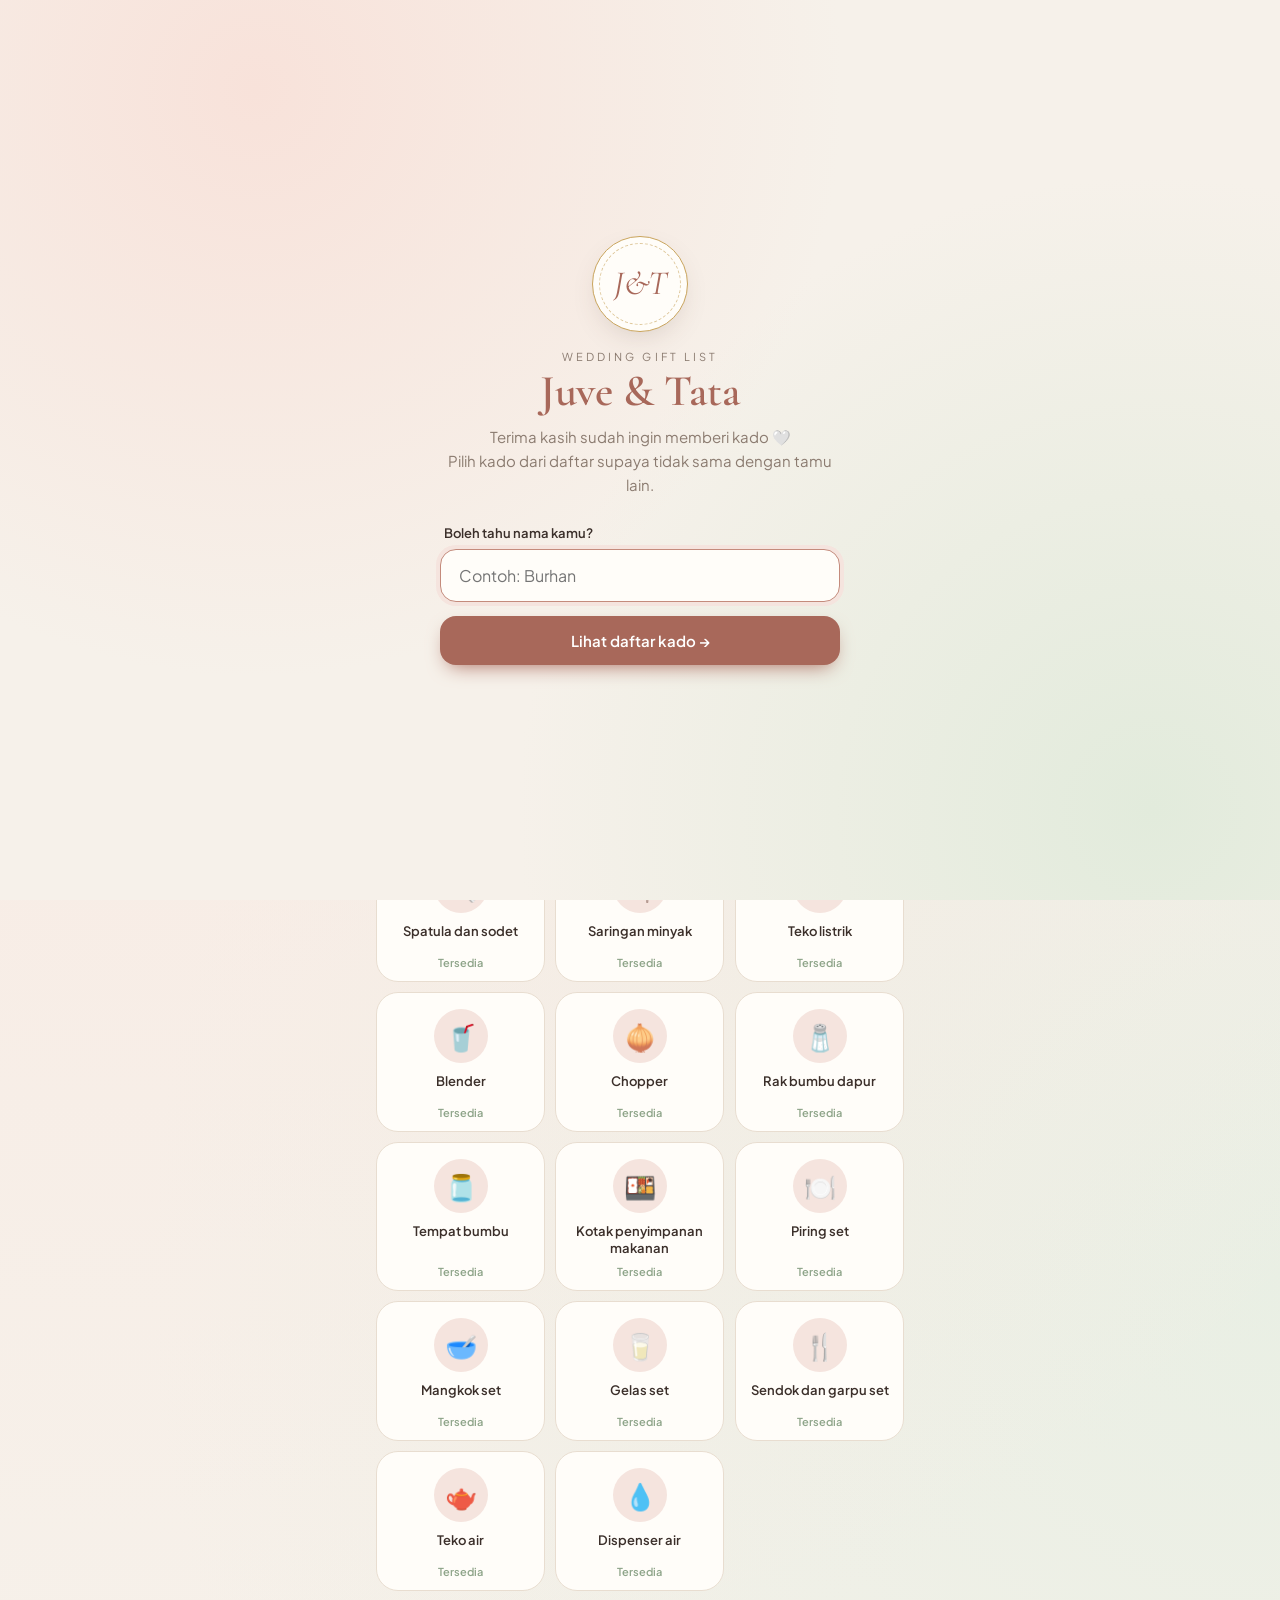
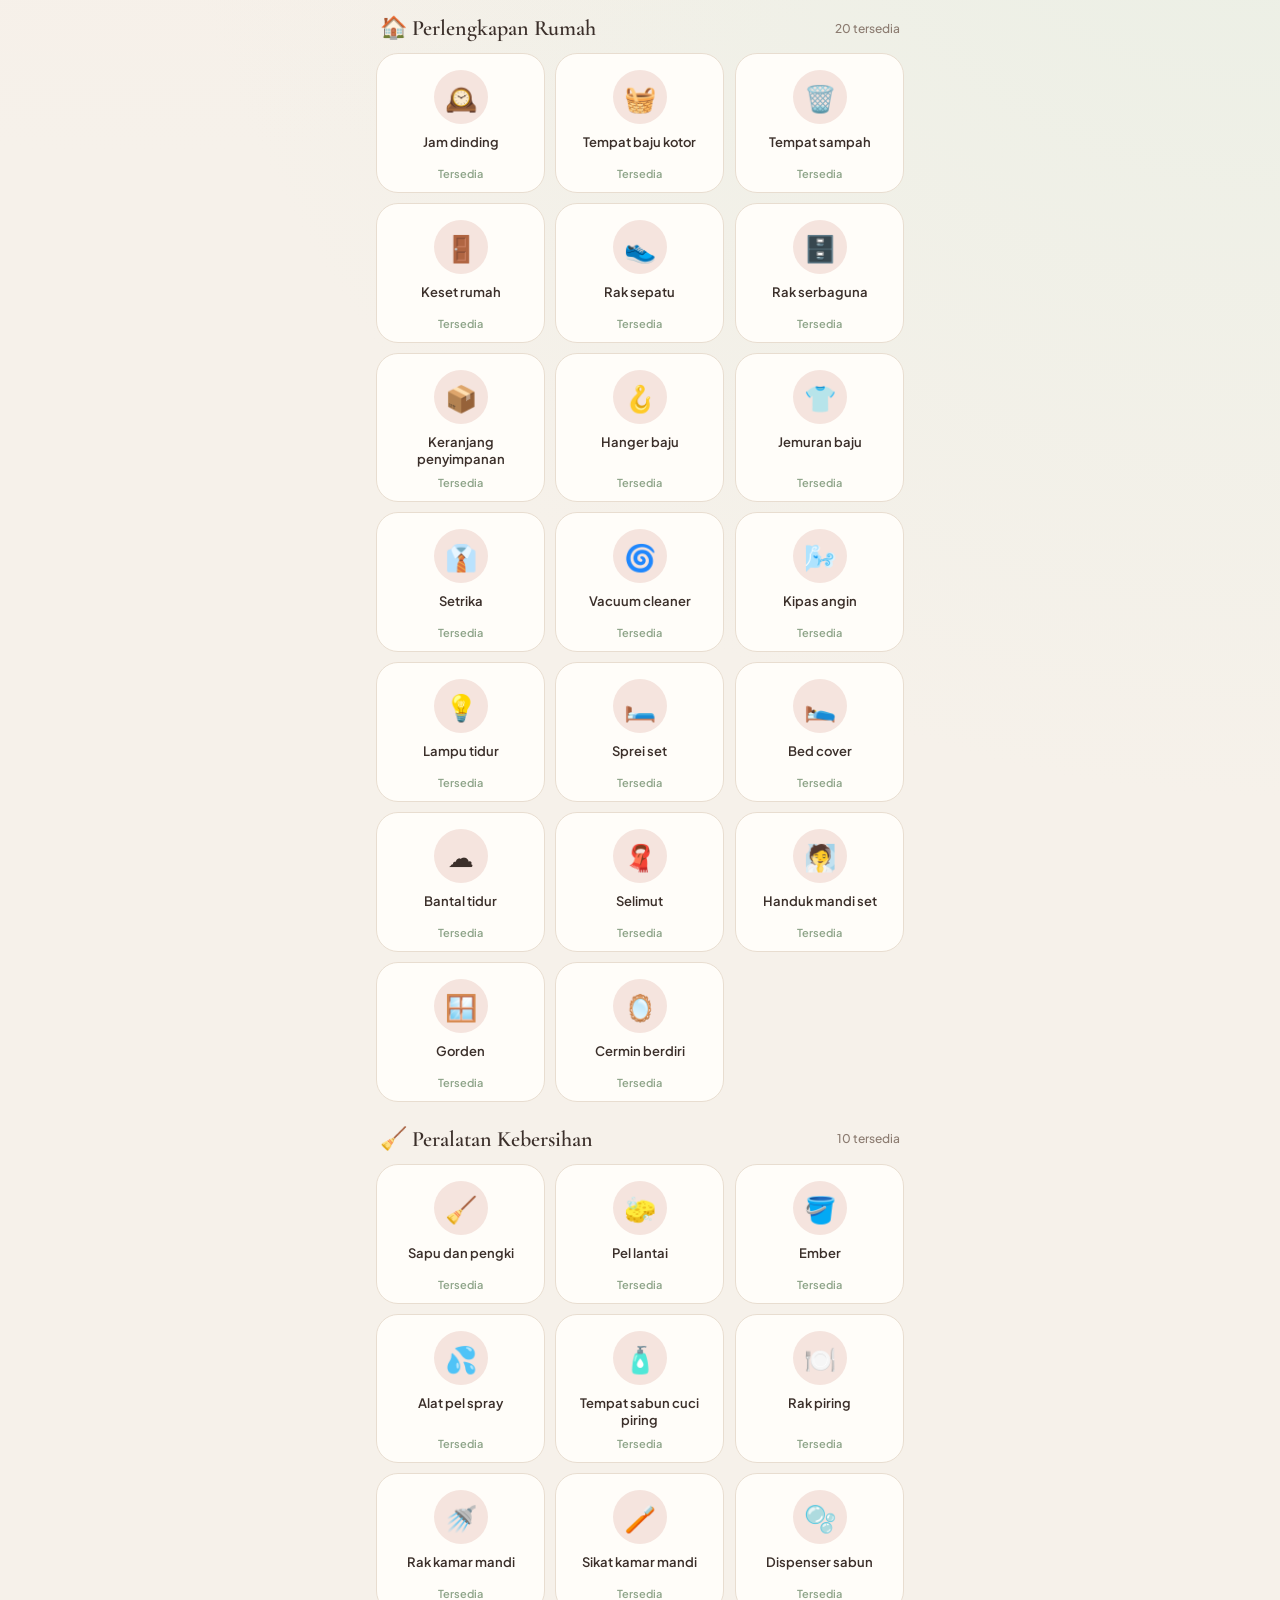
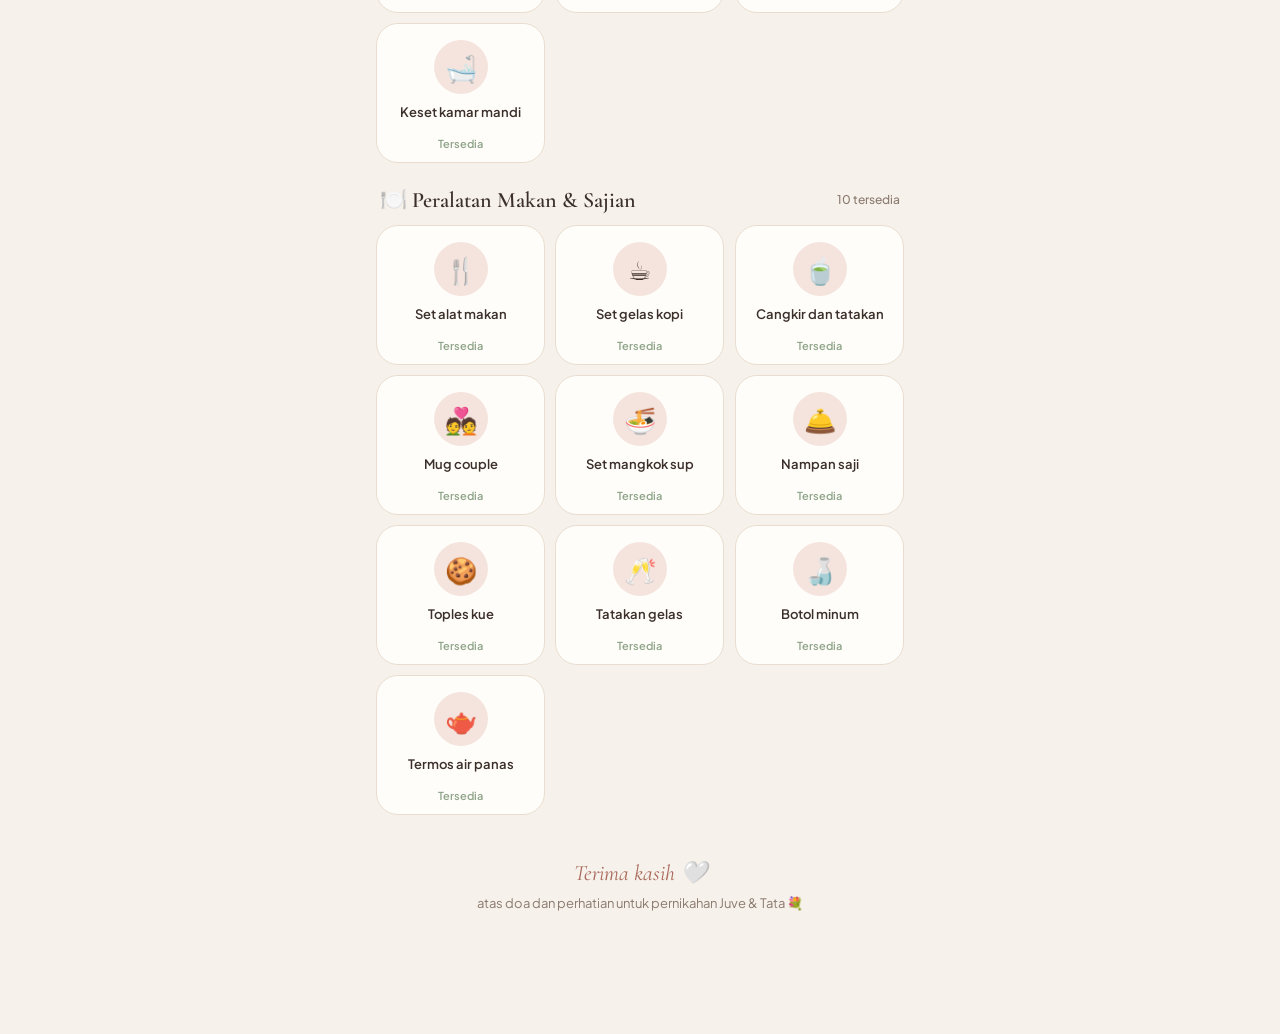
==== index.html @ 886222eb "Wedding gift list Juve & Tata Co-Authored-By: Claude Opus 5.5 <noreply@anthropic.com>" ====
<!doctype html>
<html lang="id">
<head>
  <meta charset="utf-8">
  <meta name="viewport" content="width=device-width, initial-scale=1, viewport-fit=cover">
  <title>Wedding Gift · Juve & Tata</title>
  <meta name="description" content="Daftar kado pernikahan Juve & Tata — pilih kado supaya tidak sama dengan tamu lain.">
  <meta name="theme-color" content="#f6f1ea">
  <link rel="icon" href="data:image/svg+xml,<svg xmlns='http://www.w3.org/2000/svg' viewBox='0 0 100 100'><text y='.9em' font-size='90'>🎁</text></svg>">
  <link rel="preconnect" href="https://fonts.googleapis.com">
  <link rel="preconnect" href="https://fonts.gstatic.com" crossorigin>
  <link href="https://fonts.googleapis.com/css2?family=Cormorant+Garamond:ital,wght@0,500;0,600;1,500&family=Plus+Jakarta+Sans:wght@400;500;600;700&display=swap" rel="stylesheet">
  <link rel="stylesheet" href="assets/style.css">
</head>
<body>
  <!-- Layar sambutan: tanya nama tamu -->
  <section class="welcome hidden" id="welcome">
    <form class="welcome-card" id="welcomeForm" autocomplete="off">
      <div class="monogram">J&amp;T</div>
      <p class="eyebrow">Wedding Gift List</p>
      <h1>Juve &amp; Tata</h1>
      <p class="lead">Terima kasih sudah ingin memberi kado 🤍<br>Pilih kado dari daftar supaya tidak sama dengan tamu lain.</p>
      <div class="field">
        <label for="guestName">Boleh tahu nama kamu?</label>
        <input class="input" id="guestName" maxlength="40" placeholder="Contoh: Burhan" required>
      </div>
      <button class="btn btn-primary btn-block" type="submit">Lihat daftar kado →</button>
    </form>
  </section>

  <main class="app" id="app">
    <header class="top">
      <div class="brand">
        <p class="eyebrow">Wedding Gift</p>
        <h2>Juve &amp; Tata</h2>
      </div>
      <button class="me" id="meBtn" title="Ganti nama">
        <div class="avatar" id="meAvatar">?</div><span id="meName"></span>
      </button>
    </header>

    <p class="hello">Hai <b id="helloName"></b>! Ketuk salah satu kado yang ingin kamu berikan. Kado yang sudah ada namanya berarti sudah dipilih tamu lain.</p>

    <div class="progress-card">
      <div class="ring" id="ring" data-label="0%"></div>
      <div>
        <h3 id="progTitle">Memuat…</h3>
        <p id="progSub">Mengambil daftar kado terbaru</p>
      </div>
    </div>
    <div class="banner hidden" id="banner"></div>

    <div class="toolbar">
      <label class="search">
        <svg width="18" height="18" viewBox="0 0 24 24" fill="none" stroke="currentColor" stroke-width="2.2" stroke-linecap="round"><circle cx="11" cy="11" r="7"/><path d="m20 20-3.5-3.5"/></svg>
        <input class="input" id="q" type="search" placeholder="Cari kado… (misal: dispenser)">
      </label>
      <div class="chips" id="chips"></div>
      <div class="seg" id="seg">
        <button data-f="all" class="active">Semua</button>
        <button data-f="free">Tersedia</button>
        <button data-f="taken">Sudah dipilih</button>
      </div>
    </div>

    <div id="list"><div class="loading"><div class="spinner"></div>Memuat daftar kado…</div></div>

    <footer class="footer">
      <div class="script">Terima kasih 🤍</div>
      atas doa dan perhatian untuk pernikahan Juve &amp; Tata 💐
    </footer>
  </main>

  <div class="mybar hidden" id="mybar">
    <div class="txt"><b id="mybarTitle"></b><span id="mybarSub"></span></div>
    <button class="btn" id="mybarBtn">Lihat</button>
  </div>

  <div id="sheetRoot"></div>

  <script src="config.js"></script>
  <script src="assets/store.js"></script>
  <script src="assets/ui.js"></script>
  <script src="assets/app.js"></script>
</body>
</html>
---- assets/style.css ----
:root {
  --bg: #f6f1ea;
  --bg-deep: #ede4d8;
  --card: #fffdf9;
  --ink: #3b2f2a;
  --muted: #8b7b70;
  --line: #e8ddd0;
  --rose: #c48b7c;
  --rose-deep: #a8685a;
  --rose-soft: #f5e4de;
  --sage: #8fa58a;
  --sage-soft: #e6eee2;
  --gold: #c9a45c;
  --gold-soft: #f7ecd4;
  --shadow: 0 10px 30px -12px rgba(92, 64, 51, .25);
  --radius: 22px;
  --serif: "Cormorant Garamond", Georgia, serif;
  --sans: "Plus Jakarta Sans", system-ui, -apple-system, sans-serif;
}

* { box-sizing: border-box; -webkit-tap-highlight-color: transparent; }
html, body { margin: 0; }
body {
  font-family: var(--sans);
  color: var(--ink);
  background:
    radial-gradient(circle at 10% 0%, #f9e9e2 0, transparent 40%),
    radial-gradient(circle at 100% 30%, #e9efe4 0, transparent 35%),
    var(--bg);
  min-height: 100vh;
  -webkit-font-smoothing: antialiased;
}
button, input, select { font: inherit; color: inherit; }
button { cursor: pointer; border: 0; background: none; }
.hidden { display: none !important; }

.app { max-width: 560px; margin: 0 auto; padding: 0 16px 120px; }

/* ---------- Welcome ---------- */
.welcome {
  position: fixed; inset: 0; z-index: 50;
  display: grid; place-items: center; padding: 24px;
  background:
    radial-gradient(circle at 20% 10%, #f8e2da 0, transparent 45%),
    radial-gradient(circle at 90% 90%, #e2ebdc 0, transparent 45%),
    var(--bg);
  animation: fade .5s ease;
}
.welcome-card { width: 100%; max-width: 400px; text-align: center; }
.monogram {
  width: 96px; height: 96px; margin: 0 auto 18px; border-radius: 50%;
  display: grid; place-items: center;
  border: 1.5px solid var(--gold); color: var(--rose-deep);
  font-family: var(--serif); font-size: 34px; font-style: italic;
  background: var(--card); box-shadow: var(--shadow);
  position: relative;
}
.monogram::after { content: ""; position: absolute; inset: 6px; border-radius: 50%; border: 1px dashed var(--gold); opacity: .6; }
.eyebrow { text-transform: uppercase; letter-spacing: .28em; font-size: 11px; color: var(--muted); margin: 0 0 6px; }
.welcome h1 { font-family: var(--serif); font-weight: 600; font-size: 44px; line-height: 1; margin: 0 0 12px; color: var(--rose-deep); }
.welcome p.lead { color: var(--muted); margin: 0 0 28px; line-height: 1.6; font-size: 15px; }
.field { text-align: left; }
.field label { display: block; font-size: 13px; font-weight: 600; margin: 0 0 8px 4px; }
.input {
  width: 100%; padding: 15px 18px; border-radius: 16px;
  border: 1.5px solid var(--line); background: var(--card);
  outline: none; transition: border-color .2s, box-shadow .2s; font-size: 16px;
}
.input:focus { border-color: var(--rose); box-shadow: 0 0 0 4px var(--rose-soft); }
.btn {
  display: inline-flex; align-items: center; justify-content: center; gap: 8px;
  padding: 15px 22px; border-radius: 16px; font-weight: 600; font-size: 15px;
  transition: transform .15s, background .2s, opacity .2s;
}
.btn:active { transform: scale(.97); }
.btn:disabled { opacity: .5; pointer-events: none; }
.btn-primary { background: var(--rose-deep); color: #fff; box-shadow: 0 8px 20px -8px var(--rose-deep); }
.btn-primary:hover { background: #95594c; }
.btn-ghost { background: var(--bg-deep); color: var(--ink); }
.btn-danger { background: #f6e1de; color: #a5453a; }
.btn-block { width: 100%; margin-top: 14px; }

/* ---------- Header ---------- */
.top {
  display: flex; align-items: center; justify-content: space-between; gap: 12px;
  padding: 22px 0 8px;
}
.brand .eyebrow { margin: 0; }
.brand h2 { font-family: var(--serif); font-size: 32px; margin: 2px 0 0; font-weight: 600; color: var(--rose-deep); line-height: 1; }
.me {
  display: flex; align-items: center; gap: 8px;
  padding: 6px 12px 6px 6px; border-radius: 999px;
  background: var(--card); border: 1px solid var(--line); font-size: 13px; font-weight: 600;
  max-width: 50%;
}
.me span { overflow: hidden; text-overflow: ellipsis; white-space: nowrap; }
.avatar {
  width: 30px; height: 30px; border-radius: 50%; flex: none;
  display: grid; place-items: center; color: #fff; font-size: 13px; font-weight: 700;
  background: linear-gradient(135deg, var(--rose), var(--gold));
}

.hello { margin: 10px 0 18px; color: var(--muted); font-size: 14px; line-height: 1.6; }
.hello b { color: var(--ink); }

/* ---------- Progress ---------- */
.progress-card {
  display: flex; align-items: center; gap: 18px;
  padding: 18px 20px; border-radius: var(--radius);
  background: linear-gradient(135deg, #fff 0%, var(--rose-soft) 100%);
  border: 1px solid var(--line); box-shadow: var(--shadow);
}
.ring { --p: 0; width: 64px; height: 64px; flex: none; border-radius: 50%;
  background: conic-gradient(var(--rose-deep) calc(var(--p) * 1%), #ead8d0 0);
  display: grid; place-items: center; transition: --p .6s;
}
.ring::before { content: attr(data-label); width: 50px; height: 50px; border-radius: 50%; background: var(--card); display: grid; place-items: center; font-weight: 700; font-size: 13px; }
.progress-card h3 { margin: 0 0 4px; font-size: 15px; }
.progress-card p { margin: 0; color: var(--muted); font-size: 13px; line-height: 1.5; }

/* ---------- Toolbar ---------- */
.toolbar { position: sticky; top: 0; z-index: 10; padding: 14px 0 10px; margin: 0 -16px; padding-left: 16px; padding-right: 16px;
  background: linear-gradient(var(--bg) 80%, transparent); }
.search { position: relative; }
.search svg { position: absolute; left: 16px; top: 50%; transform: translateY(-50%); color: var(--muted); }
.search .input { padding-left: 46px; }
.chips { display: flex; gap: 8px; overflow-x: auto; padding: 12px 0 2px; scrollbar-width: none; }
.chips::-webkit-scrollbar { display: none; }
.chip {
  flex: none; padding: 9px 14px; border-radius: 999px; font-size: 13px; font-weight: 600;
  background: var(--card); border: 1px solid var(--line); color: var(--muted); white-space: nowrap;
  transition: all .2s;
}
.chip.active { background: var(--ink); color: #fff; border-color: var(--ink); }
.seg { display: flex; gap: 4px; padding: 4px; background: var(--bg-deep); border-radius: 14px; margin-top: 10px; }
.seg button { flex: 1; padding: 8px; border-radius: 10px; font-size: 13px; font-weight: 600; color: var(--muted); }
.seg button.active { background: var(--card); color: var(--ink); box-shadow: 0 2px 8px -4px rgba(0,0,0,.2); }

/* ---------- Bubbles ---------- */
.section-title { display: flex; align-items: center; gap: 10px; margin: 24px 4px 12px; font-family: var(--serif); font-size: 22px; font-weight: 600; }
.section-title small { font-family: var(--sans); font-size: 12px; color: var(--muted); font-weight: 500; margin-left: auto; }
.grid { display: grid; grid-template-columns: repeat(3, 1fr); gap: 10px; }
@media (max-width: 380px) { .grid { grid-template-columns: repeat(2, 1fr); } }

.bubble {
  position: relative; display: flex; flex-direction: column; align-items: center; text-align: center;
  padding: 16px 8px 12px; border-radius: 22px; min-height: 140px;
  background: var(--card); border: 1.5px solid var(--line);
  transition: transform .18s, box-shadow .2s, border-color .2s;
  animation: pop .35s ease both;
}
.bubble:hover { transform: translateY(-2px); box-shadow: var(--shadow); border-color: var(--rose); }
.bubble:active { transform: scale(.96); }
.bubble .ico {
  width: 54px; height: 54px; border-radius: 50%; display: grid; place-items: center;
  font-size: 26px; background: var(--rose-soft); margin-bottom: 10px;
}
.bubble .name { font-size: 13px; font-weight: 600; line-height: 1.3; }
.bubble .tag { margin-top: auto; padding-top: 8px; font-size: 11px; font-weight: 600; color: var(--sage); }

.bubble.taken { background: #f3eee8; border-style: dashed; }
.bubble.taken .ico { background: #e9e2da; filter: grayscale(.7); opacity: .75; }
.bubble.taken .name { color: var(--muted); text-decoration: line-through; text-decoration-color: rgba(139,123,112,.5); }
.bubble.taken .tag { color: var(--rose-deep); display: flex; align-items: center; gap: 4px; max-width: 100%; }
.bubble.taken .tag span { overflow: hidden; text-overflow: ellipsis; white-space: nowrap; }

.bubble.mine { background: var(--gold-soft); border: 1.5px solid var(--gold); }
.bubble.mine .ico { background: #fff; }
.bubble.mine .tag { color: #9a7631; }
.bubble.mine::before {
  content: "✓"; position: absolute; top: 8px; right: 8px; width: 20px; height: 20px; border-radius: 50%;
  background: var(--gold); color: #fff; font-size: 11px; display: grid; place-items: center; font-weight: 700;
}

.empty { text-align: center; color: var(--muted); padding: 48px 16px; font-size: 14px; }
.empty .big { font-size: 40px; margin-bottom: 8px; }

/* ---------- My gifts bar ---------- */
.mybar {
  position: fixed; left: 50%; bottom: 16px; transform: translateX(-50%); z-index: 20;
  width: calc(100% - 32px); max-width: 528px;
  display: flex; align-items: center; gap: 12px; padding: 12px 14px 12px 18px;
  border-radius: 20px; background: var(--ink); color: #fff; box-shadow: 0 16px 40px -12px rgba(0,0,0,.45);
  animation: up .35s ease;
}
.mybar .txt { flex: 1; font-size: 13px; line-height: 1.4; min-width: 0; }
.mybar .txt b { display: block; font-size: 14px; }
.mybar .txt span { opacity: .7; display: block; overflow: hidden; text-overflow: ellipsis; white-space: nowrap; }
.mybar .btn { padding: 10px 14px; background: var(--gold); color: var(--ink); font-size: 13px; }

/* ---------- Sheet ---------- */
.overlay { position: fixed; inset: 0; z-index: 40; background: rgba(40, 28, 22, .4); backdrop-filter: blur(3px); animation: fade .2s ease; }
.sheet {
  position: fixed; left: 50%; bottom: 0; transform: translateX(-50%); z-index: 41;
  width: 100%; max-width: 560px; max-height: 88vh; overflow-y: auto;
  background: var(--card); border-radius: 28px 28px 0 0; padding: 12px 22px 28px;
  animation: up .3s cubic-bezier(.2,.9,.3,1.1);
  text-align: center;
}
.sheet .grab { width: 44px; height: 5px; border-radius: 9px; background: var(--line); margin: 0 auto 18px; }
.sheet .ico-lg { width: 84px; height: 84px; border-radius: 50%; margin: 0 auto 14px; display: grid; place-items: center; font-size: 42px; background: var(--rose-soft); }
.sheet h3 { font-family: var(--serif); font-size: 28px; margin: 0 0 4px; font-weight: 600; }
.sheet .cat { font-size: 12px; text-transform: uppercase; letter-spacing: .18em; color: var(--muted); margin-bottom: 14px; }
.sheet p { color: var(--muted); line-height: 1.6; font-size: 14px; margin: 0 0 18px; }
.sheet .actions { display: flex; gap: 10px; }
.sheet .actions .btn { flex: 1; }
.sheet .note { background: var(--sage-soft); color: #556b51; border-radius: 14px; padding: 12px; font-size: 13px; text-align: left; margin-bottom: 16px; line-height: 1.5; }
.sheet .list { text-align: left; margin: 0 0 16px; padding: 0; list-style: none; }
.sheet .list li { display: flex; align-items: center; gap: 12px; padding: 10px 0; border-bottom: 1px solid var(--line); font-size: 14px; font-weight: 600; }
.sheet .list li .e { width: 38px; height: 38px; border-radius: 50%; display: grid; place-items: center; background: var(--gold-soft); font-size: 18px; }

/* ---------- Toast ---------- */
.toast {
  position: fixed; top: 16px; left: 50%; transform: translateX(-50%); z-index: 60;
  padding: 12px 18px; border-radius: 14px; background: var(--ink); color: #fff; font-size: 14px; font-weight: 500;
  box-shadow: var(--shadow); animation: down .3s ease; max-width: calc(100% - 32px); text-align: center;
}
.toast.err { background: #a5453a; }

.banner { margin: 12px 0 0; padding: 10px 14px; border-radius: 14px; font-size: 13px; background: var(--gold-soft); color: #7d5f24; line-height: 1.5; }

.footer { text-align: center; margin: 40px 0 0; color: var(--muted); font-size: 13px; line-height: 1.7; }
.footer .script { font-family: var(--serif); font-size: 22px; font-style: italic; color: var(--rose-deep); }

.spinner { width: 18px; height: 18px; border-radius: 50%; border: 2.5px solid rgba(255,255,255,.4); border-top-color: #fff; animation: spin .7s linear infinite; }
.loading { display: grid; place-items: center; padding: 60px 0; color: var(--muted); gap: 12px; font-size: 14px; }
.loading .spinner { border-color: var(--line); border-top-color: var(--rose-deep); width: 28px; height: 28px; }

@keyframes fade { from { opacity: 0; } }
@keyframes up { from { transform: translate(-50%, 100%); } }
@keyframes down { from { transform: translate(-50%, -20px); opacity: 0; } }
@keyframes pop { from { transform: scale(.92); opacity: 0; } }
@keyframes spin { to { transform: rotate(360deg); } }
@property --p { syntax: "<number>"; inherits: false; initial-value: 0; }

/* ---------- Admin ---------- */
.admin-row { display: flex; align-items: center; gap: 12px; padding: 12px 14px; background: var(--card); border: 1px solid var(--line); border-radius: 16px; margin-bottom: 8px; }
.admin-row .e { width: 40px; height: 40px; flex: none; border-radius: 50%; display: grid; place-items: center; background: var(--rose-soft); font-size: 20px; }
.admin-row .t { flex: 1; min-width: 0; }
.admin-row .t b { display: block; font-size: 14px; }
.admin-row .t span { font-size: 12px; color: var(--muted); }
.admin-row .t span.who { color: var(--rose-deep); font-weight: 600; }
.icon-btn { width: 36px; height: 36px; flex: none; border-radius: 12px; display: grid; place-items: center; background: var(--bg); color: var(--muted); font-size: 15px; }
.icon-btn:hover { background: var(--bg-deep); color: var(--ink); }
.form { text-align: left; display: grid; gap: 14px; margin-bottom: 18px; }
.emoji-pick { display: flex; flex-wrap: wrap; gap: 6px; margin-top: 8px; }
.emoji-pick button { width: 38px; height: 38px; border-radius: 10px; background: var(--bg); font-size: 18px; }
.emoji-pick button:hover { background: var(--rose-soft); }
.panel { background: var(--card); border: 1px solid var(--line); border-radius: var(--radius); padding: 20px; margin-top: 16px; }
.panel h3 { margin: 0 0 6px; font-size: 16px; }
.panel p { color: var(--muted); font-size: 13px; line-height: 1.6; margin: 0 0 14px; }
.panel ol { color: var(--muted); font-size: 13px; line-height: 1.7; padding-left: 18px; margin: 0 0 14px; }
.panel code { background: var(--bg); padding: 1px 6px; border-radius: 6px; font-size: 12px; color: var(--ink); }
.status-dot { display: inline-block; width: 8px; height: 8px; border-radius: 50%; margin-right: 6px; background: var(--sage); }
.status-dot.off { background: #c9564a; }
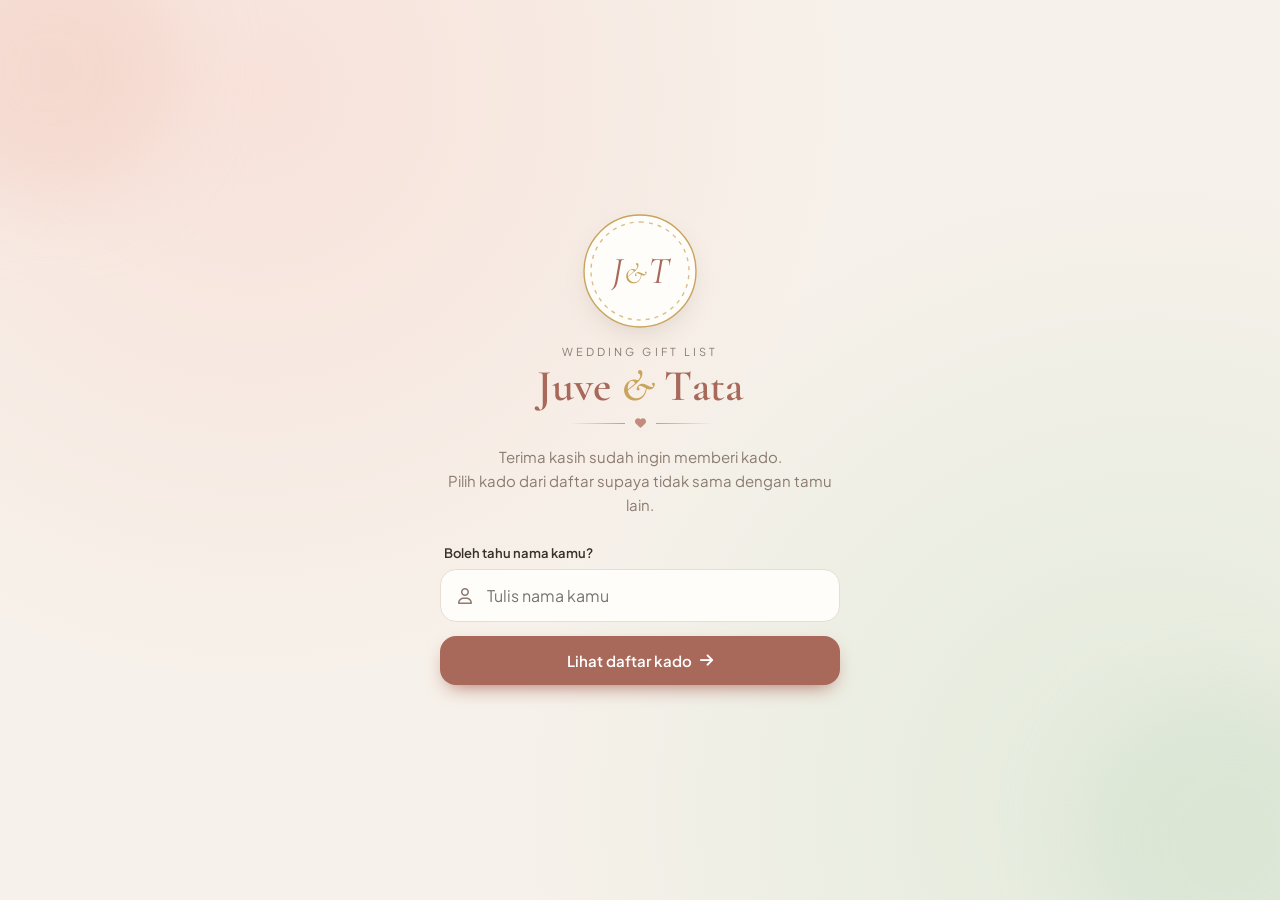
==== commit 16055868: "Ganti emoji dengan ikon Font Awesome, tambah animasi layar sambutan Co-Authored-By: Claude Opus 5.5 " ====
--- a/index.html
+++ b/index.html
@@ -6,25 +6,37 @@
   <title>Wedding Gift · Juve & Tata</title>
   <meta name="description" content="Daftar kado pernikahan Juve & Tata — pilih kado supaya tidak sama dengan tamu lain.">
   <meta name="theme-color" content="#f6f1ea">
-  <link rel="icon" href="data:image/svg+xml,<svg xmlns='http://www.w3.org/2000/svg' viewBox='0 0 100 100'><text y='.9em' font-size='90'>🎁</text></svg>">
+  <link rel="icon" href="data:image/svg+xml,<svg xmlns='http://www.w3.org/2000/svg' viewBox='0 0 24 24'><path fill='%23a8685a' d='M12 21s-7.5-4.6-9.6-9.2C.9 8.4 3 4.5 6.7 4.5c2.1 0 3.6 1.2 4.3 2.4.7-1.2 2.2-2.4 4.3-2.4 3.7 0 5.8 3.9 4.3 7.3C19.5 16.4 12 21 12 21z'/></svg>">
   <link rel="preconnect" href="https://fonts.googleapis.com">
   <link rel="preconnect" href="https://fonts.gstatic.com" crossorigin>
   <link href="https://fonts.googleapis.com/css2?family=Cormorant+Garamond:ital,wght@0,500;0,600;1,500&family=Plus+Jakarta+Sans:wght@400;500;600;700&display=swap" rel="stylesheet">
+  <link rel="stylesheet" href="https://cdnjs.cloudflare.com/ajax/libs/font-awesome/6.5.2/css/all.min.css">
   <link rel="stylesheet" href="assets/style.css">
 </head>
 <body>
   <!-- Layar sambutan: tanya nama tamu -->
-  <section class="welcome hidden" id="welcome">
+  <section class="welcome intro hidden" id="welcome">
+    <div class="petals" id="petals" aria-hidden="true"></div>
+    <div class="blob b1" aria-hidden="true"></div>
+    <div class="blob b2" aria-hidden="true"></div>
     <form class="welcome-card" id="welcomeForm" autocomplete="off">
-      <div class="monogram">J&amp;T</div>
-      <p class="eyebrow">Wedding Gift List</p>
-      <h1>Juve &amp; Tata</h1>
-      <p class="lead">Terima kasih sudah ingin memberi kado 🤍<br>Pilih kado dari daftar supaya tidak sama dengan tamu lain.</p>
-      <div class="field">
+      <div class="monogram anim">
+        <svg viewBox="0 0 120 120" aria-hidden="true"><circle class="draw" cx="60" cy="60" r="56"/><circle class="draw d2" cx="60" cy="60" r="49"/></svg>
+        <span class="mono-text">J<em>&amp;</em>T</span>
+        <i class="fa-solid fa-star spark s1"></i><i class="fa-solid fa-star spark s2"></i><i class="fa-solid fa-star spark s3"></i>
+      </div>
+      <p class="eyebrow anim a1">Wedding Gift List</p>
+      <h1 class="split" id="title">Juve &amp; Tata</h1>
+      <div class="divider anim a2"><span></span><i class="fa-solid fa-heart"></i><span></span></div>
+      <p class="lead anim a3">Terima kasih sudah ingin memberi kado.<br>Pilih kado dari daftar supaya tidak sama dengan tamu lain.</p>
+      <div class="field anim a4">
         <label for="guestName">Boleh tahu nama kamu?</label>
-        <input class="input" id="guestName" maxlength="40" placeholder="Contoh: Burhan" required>
+        <div class="input-wrap">
+          <i class="fa-regular fa-user"></i>
+          <input class="input" id="guestName" maxlength="40" placeholder="Tulis nama kamu">
+        </div>
       </div>
-      <button class="btn btn-primary btn-block" type="submit">Lihat daftar kado →</button>
+      <button class="btn btn-primary btn-block shine anim a5" type="submit">Lihat daftar kado <i class="fa-solid fa-arrow-right"></i></button>
     </form>
   </section>
 
@@ -66,8 +78,8 @@
     <div id="list"><div class="loading"><div class="spinner"></div>Memuat daftar kado…</div></div>
 
     <footer class="footer">
-      <div class="script">Terima kasih 🤍</div>
-      atas doa dan perhatian untuk pernikahan Juve &amp; Tata 💐
+      <div class="script">Terima kasih <i class="fa-solid fa-heart"></i></div>
+      atas doa dan perhatian untuk pernikahan Juve &amp; Tata
     </footer>
   </main>
 
--- a/assets/style.css
+++ b/assets/style.css
@@ -253,3 +253,107 @@
 .panel code { background: var(--bg); padding: 1px 6px; border-radius: 6px; font-size: 12px; color: var(--ink); }
 .status-dot { display: inline-block; width: 8px; height: 8px; border-radius: 50%; margin-right: 6px; background: var(--sage); }
 .status-dot.off { background: #c9564a; }
+
+/* ---------- Ikon (Font Awesome) ---------- */
+.bubble .ico, .sheet .ico-lg, .admin-row .e, .sheet .list li .e { color: var(--rose-deep); }
+.bubble .ico { font-size: 22px; }
+.sheet .ico-lg { font-size: 34px; }
+.admin-row .e, .sheet .list li .e { font-size: 16px; }
+.bubble.taken .ico { color: var(--muted); }
+.bubble.mine .ico { color: #9a7631; }
+.bubble .tag i { font-size: 10px; margin-right: 2px; }
+.section-title > i { color: var(--rose); font-size: 17px; }
+.chip i { margin-right: 4px; font-size: 12px; }
+.chip.active i { color: var(--gold); }
+.toast { display: flex; align-items: center; gap: 10px; }
+.toast i { color: var(--gold); }
+.toast.err i { color: #fff; }
+.empty .big { color: var(--rose); font-size: 34px; }
+.note i { margin-right: 4px; }
+.footer .script i { font-size: 15px; vertical-align: middle; }
+.emoji-pick button { color: var(--muted); font-size: 15px; transition: all .15s; }
+.emoji-pick button.on { background: var(--rose-deep); color: #fff; }
+.monogram i { font-size: 30px; }
+
+/* ---------- Animasi layar sambutan ---------- */
+.intro { overflow: hidden; }
+.intro .welcome-card { position: relative; z-index: 2; }
+.intro .monogram { border: 0; background: var(--card); width: 112px; height: 112px; animation: mono-in .9s cubic-bezier(.2,.9,.3,1.2) both, float 5s ease-in-out 1.4s infinite; }
+.intro .monogram::after { display: none; }
+.intro .monogram svg { position: absolute; inset: -4px; width: calc(100% + 8px); height: calc(100% + 8px); transform: rotate(-90deg); }
+.intro .monogram .draw { fill: none; stroke: var(--gold); stroke-width: 1.4; stroke-dasharray: 352; stroke-dashoffset: 352; animation: draw 1.6s ease .2s forwards; }
+.intro .monogram .d2 { stroke-dasharray: 4 5; stroke-dashoffset: 0; opacity: 0; animation: fade-in .8s ease 1.1s forwards, spin-slow 40s linear 1.1s infinite; transform-origin: 60px 60px; }
+.mono-text { font-family: var(--serif); font-size: 38px; font-style: italic; color: var(--rose-deep); opacity: 0; animation: rise .8s ease .7s forwards; }
+.mono-text em { color: var(--gold); font-size: 30px; margin: 0 1px; }
+.spark { position: absolute; color: var(--gold); font-size: 10px; opacity: 0; animation: twinkle 2.6s ease-in-out infinite; }
+.spark.s1 { top: -6px; right: 4px; animation-delay: 1.4s; }
+.spark.s2 { bottom: 6px; left: -10px; font-size: 7px; animation-delay: 2.1s; }
+.spark.s3 { top: 30%; right: -16px; font-size: 6px; animation-delay: 2.8s; }
+
+.intro .anim { opacity: 0; animation: rise .8s cubic-bezier(.2,.8,.2,1) forwards; }
+.intro .a1 { animation-delay: .9s; }
+.intro .a2 { animation-delay: 1.5s; }
+.intro .a3 { animation-delay: 1.7s; }
+.intro .a4 { animation-delay: 1.9s; }
+.intro .a5 { animation-delay: 2.05s; }
+.intro .eyebrow.anim { animation-name: rise, track; animation-duration: .8s, 1.4s; }
+.split .ch { display: inline-block; opacity: 0; transform: translateY(24px) rotate(6deg); filter: blur(4px); animation: letter .7s cubic-bezier(.2,.9,.3,1.2) forwards; }
+.split .amp { color: var(--gold); font-style: italic; }
+
+.divider { display: flex; align-items: center; justify-content: center; gap: 10px; margin: -2px 0 16px; color: var(--rose); font-size: 11px; }
+.divider span { height: 1px; width: 56px; background: linear-gradient(90deg, transparent, var(--gold)); }
+.divider span:last-child { transform: scaleX(-1); }
+.divider i { animation: beat 1.6s ease-in-out 2.4s infinite; }
+
+.input-wrap { position: relative; }
+.input-wrap i { position: absolute; left: 18px; top: 50%; transform: translateY(-50%); color: var(--muted); transition: color .2s; }
+.input-wrap .input { padding-left: 46px; }
+.input-wrap:focus-within i { color: var(--rose-deep); }
+.shake { animation: shake .4s ease; }
+
+.shine { position: relative; overflow: hidden; }
+.shine::after { content: ""; position: absolute; top: 0; left: -60%; width: 40%; height: 100%; background: linear-gradient(100deg, transparent, rgba(255,255,255,.35), transparent); transform: skewX(-20deg); animation: shine 3.2s ease-in-out 2.8s infinite; }
+.btn i.fa-arrow-right { transition: transform .2s; }
+.btn:hover i.fa-arrow-right { transform: translateX(4px); }
+
+.petals { position: absolute; inset: 0; pointer-events: none; z-index: 1; }
+.petal { position: absolute; top: -40px; color: var(--rose); opacity: .0; animation: fall linear infinite; }
+.blob { position: absolute; border-radius: 50%; filter: blur(40px); opacity: .55; z-index: 0; animation: drift 14s ease-in-out infinite alternate; }
+.blob.b1 { width: 260px; height: 260px; background: #f3cfc3; top: -60px; left: -80px; }
+.blob.b2 { width: 300px; height: 300px; background: #d5e2cf; bottom: -90px; right: -100px; animation-delay: -7s; }
+
+/* Keluar dari layar sambutan & masuk ke aplikasi */
+.welcome.leaving { animation: curtain .8s cubic-bezier(.7,0,.3,1) forwards; }
+.welcome.leaving .welcome-card { animation: card-out .5s ease forwards; }
+.app.enter > * { opacity: 0; animation: rise .7s cubic-bezier(.2,.8,.2,1) forwards; }
+.app.enter > *:nth-child(1) { animation-delay: .15s; }
+.app.enter > *:nth-child(2) { animation-delay: .25s; }
+.app.enter > *:nth-child(3) { animation-delay: .35s; }
+.app.enter > *:nth-child(n+4) { animation-delay: .45s; }
+
+@keyframes draw { to { stroke-dashoffset: 0; } }
+@keyframes fade-in { to { opacity: .7; } }
+@keyframes spin-slow { to { transform: rotate(360deg); } }
+@keyframes mono-in { from { transform: scale(.4); opacity: 0; } }
+@keyframes float { 50% { transform: translateY(-6px); } }
+@keyframes rise { from { opacity: 0; transform: translateY(18px); } to { opacity: 1; transform: none; } }
+@keyframes track { from { letter-spacing: .6em; } to { letter-spacing: .28em; } }
+@keyframes letter { to { opacity: 1; transform: none; filter: none; } }
+@keyframes twinkle { 0%, 100% { opacity: 0; transform: scale(.4) rotate(0); } 50% { opacity: 1; transform: scale(1) rotate(90deg); } }
+@keyframes beat { 0%, 100% { transform: scale(1); } 15% { transform: scale(1.3); } 30% { transform: scale(1); } 45% { transform: scale(1.18); } }
+@keyframes shine { 0% { left: -60%; } 40%, 100% { left: 130%; } }
+@keyframes shake { 20%, 60% { transform: translateX(-6px); } 40%, 80% { transform: translateX(6px); } }
+@keyframes fall {
+  0% { transform: translate(0, 0) rotate(0); opacity: 0; }
+  10% { opacity: var(--o, .5); }
+  90% { opacity: var(--o, .5); }
+  100% { transform: translate(var(--dx, 40px), 110vh) rotate(var(--rot, 360deg)); opacity: 0; }
+}
+@keyframes drift { to { transform: translate(40px, 30px) scale(1.1); } }
+@keyframes curtain { 0% { opacity: 1; } 60% { opacity: 1; clip-path: circle(150% at 50% 50%); } 100% { opacity: 0; clip-path: circle(0% at 50% 50%); } }
+@keyframes card-out { to { opacity: 0; transform: translateY(-20px) scale(.96); } }
+
+@media (prefers-reduced-motion: reduce) {
+  *, *::before, *::after { animation-duration: .01ms !important; animation-delay: 0s !important; animation-iteration-count: 1 !important; }
+  .petals { display: none; }
+}
